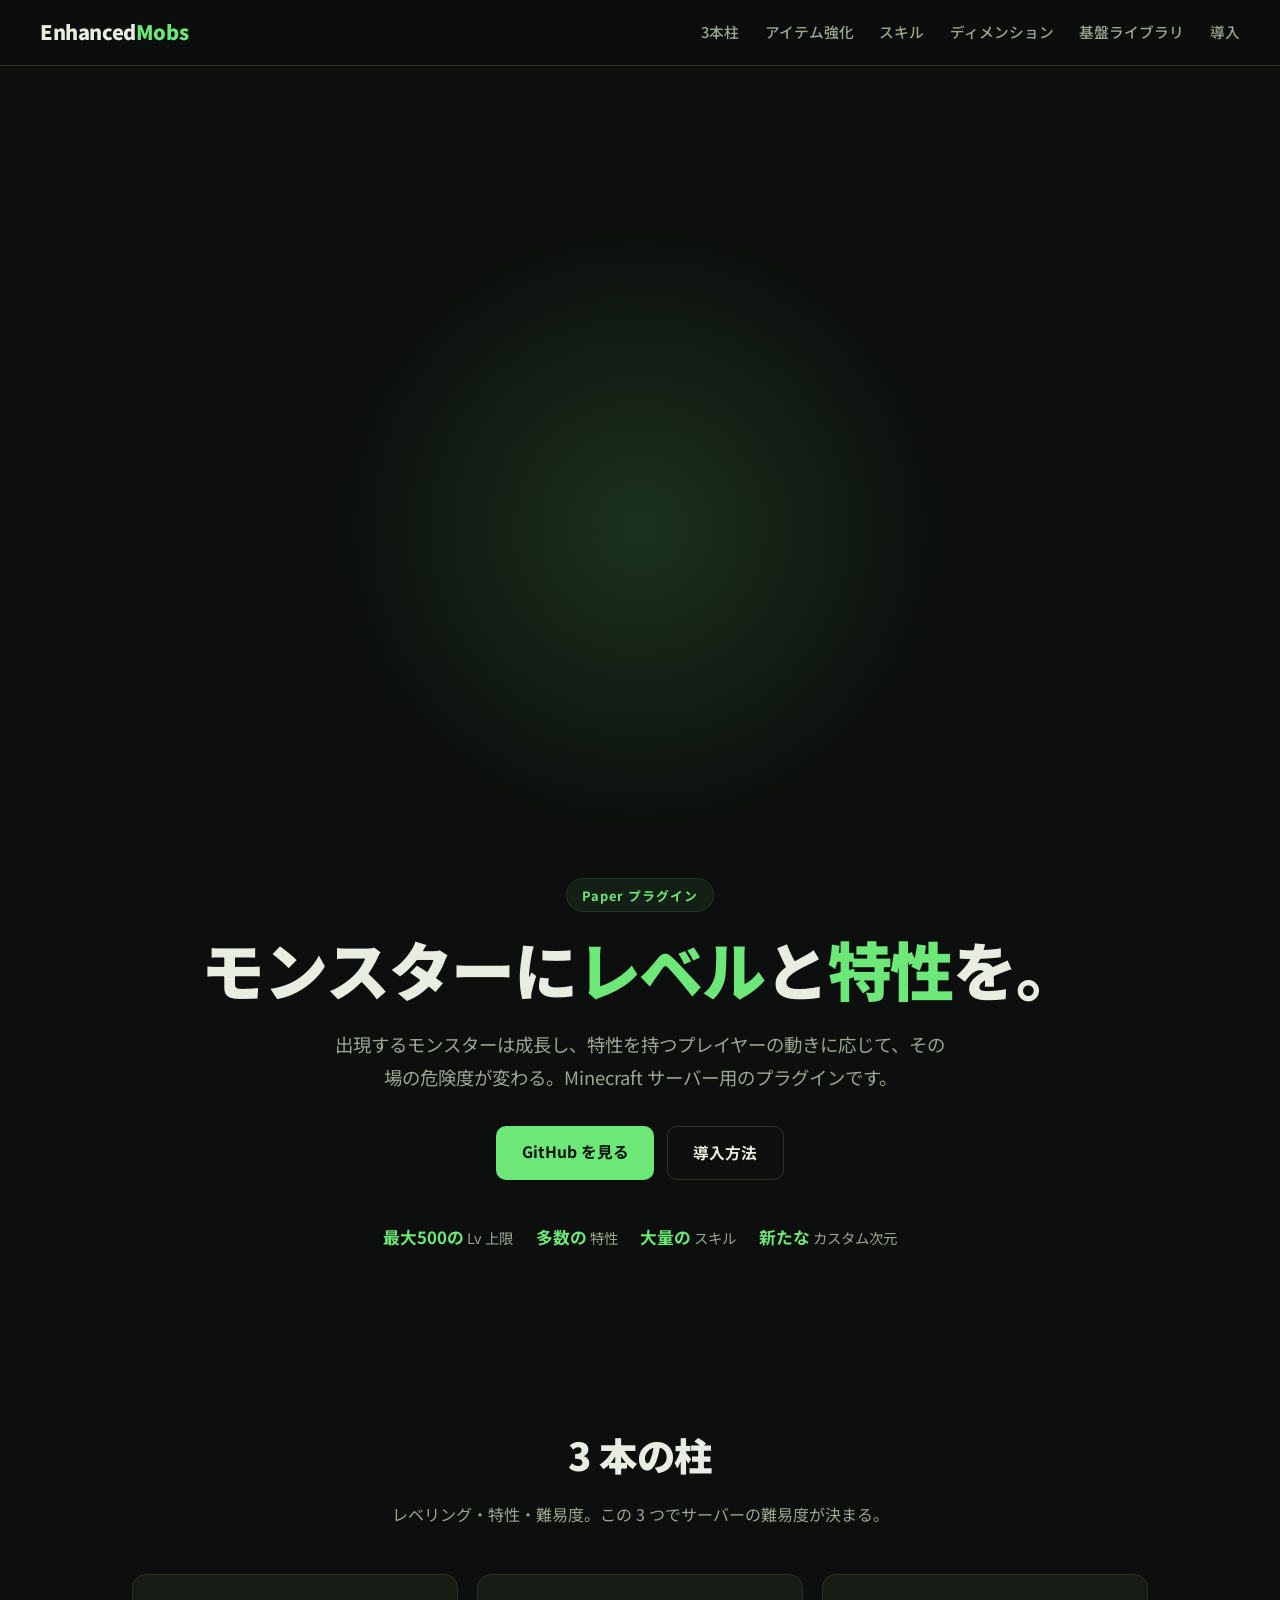
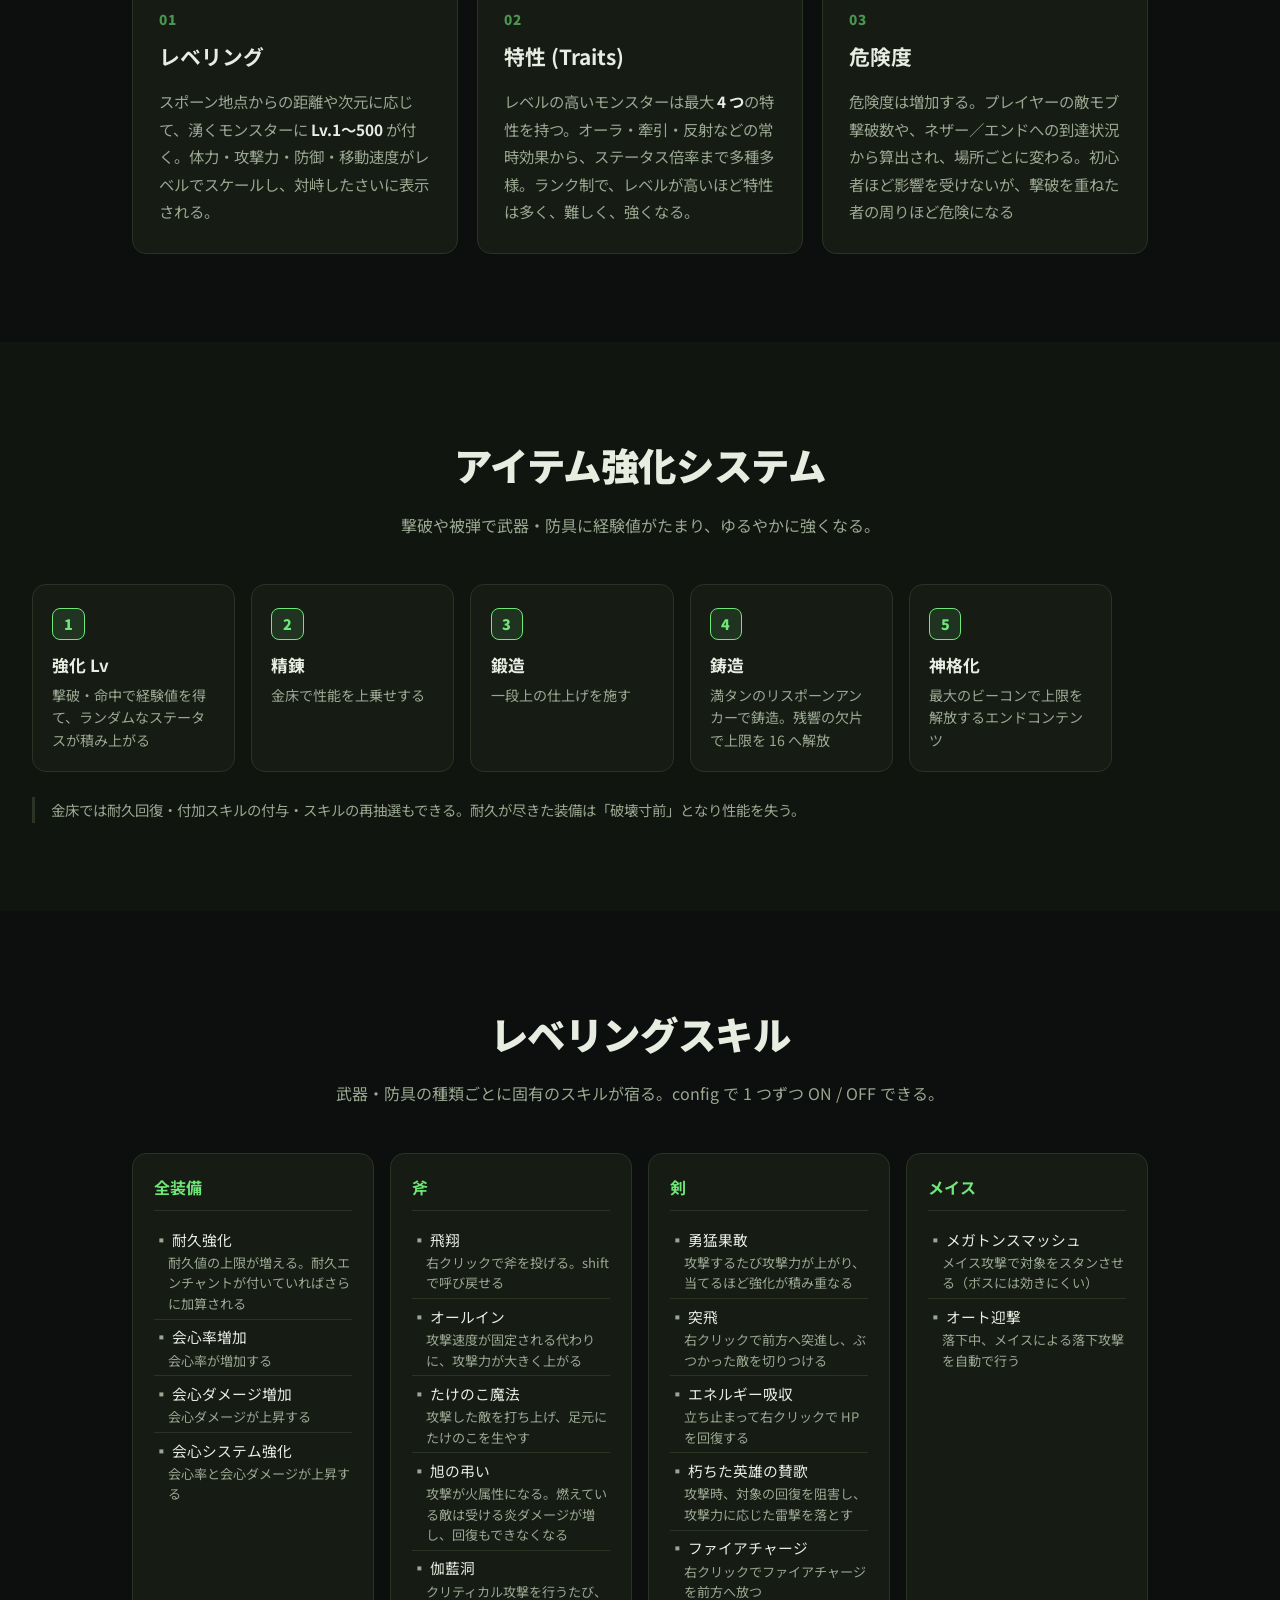
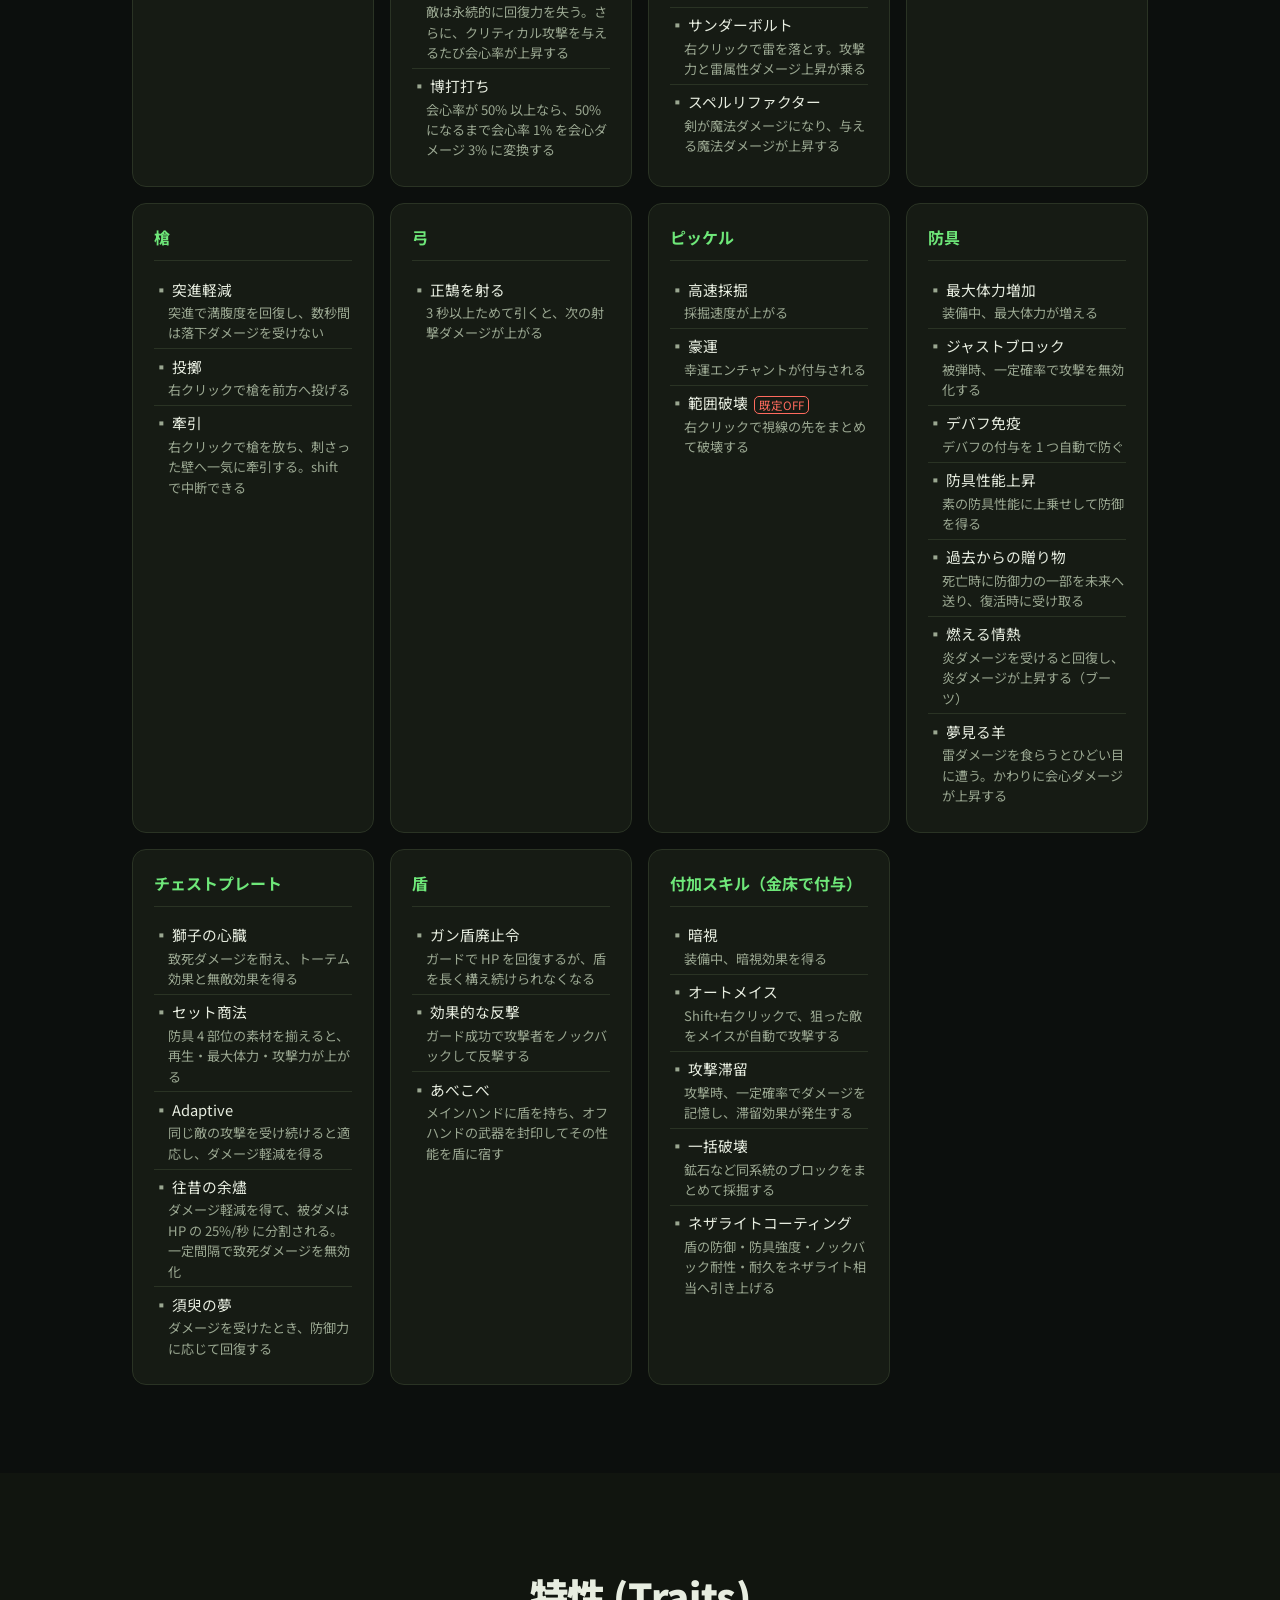
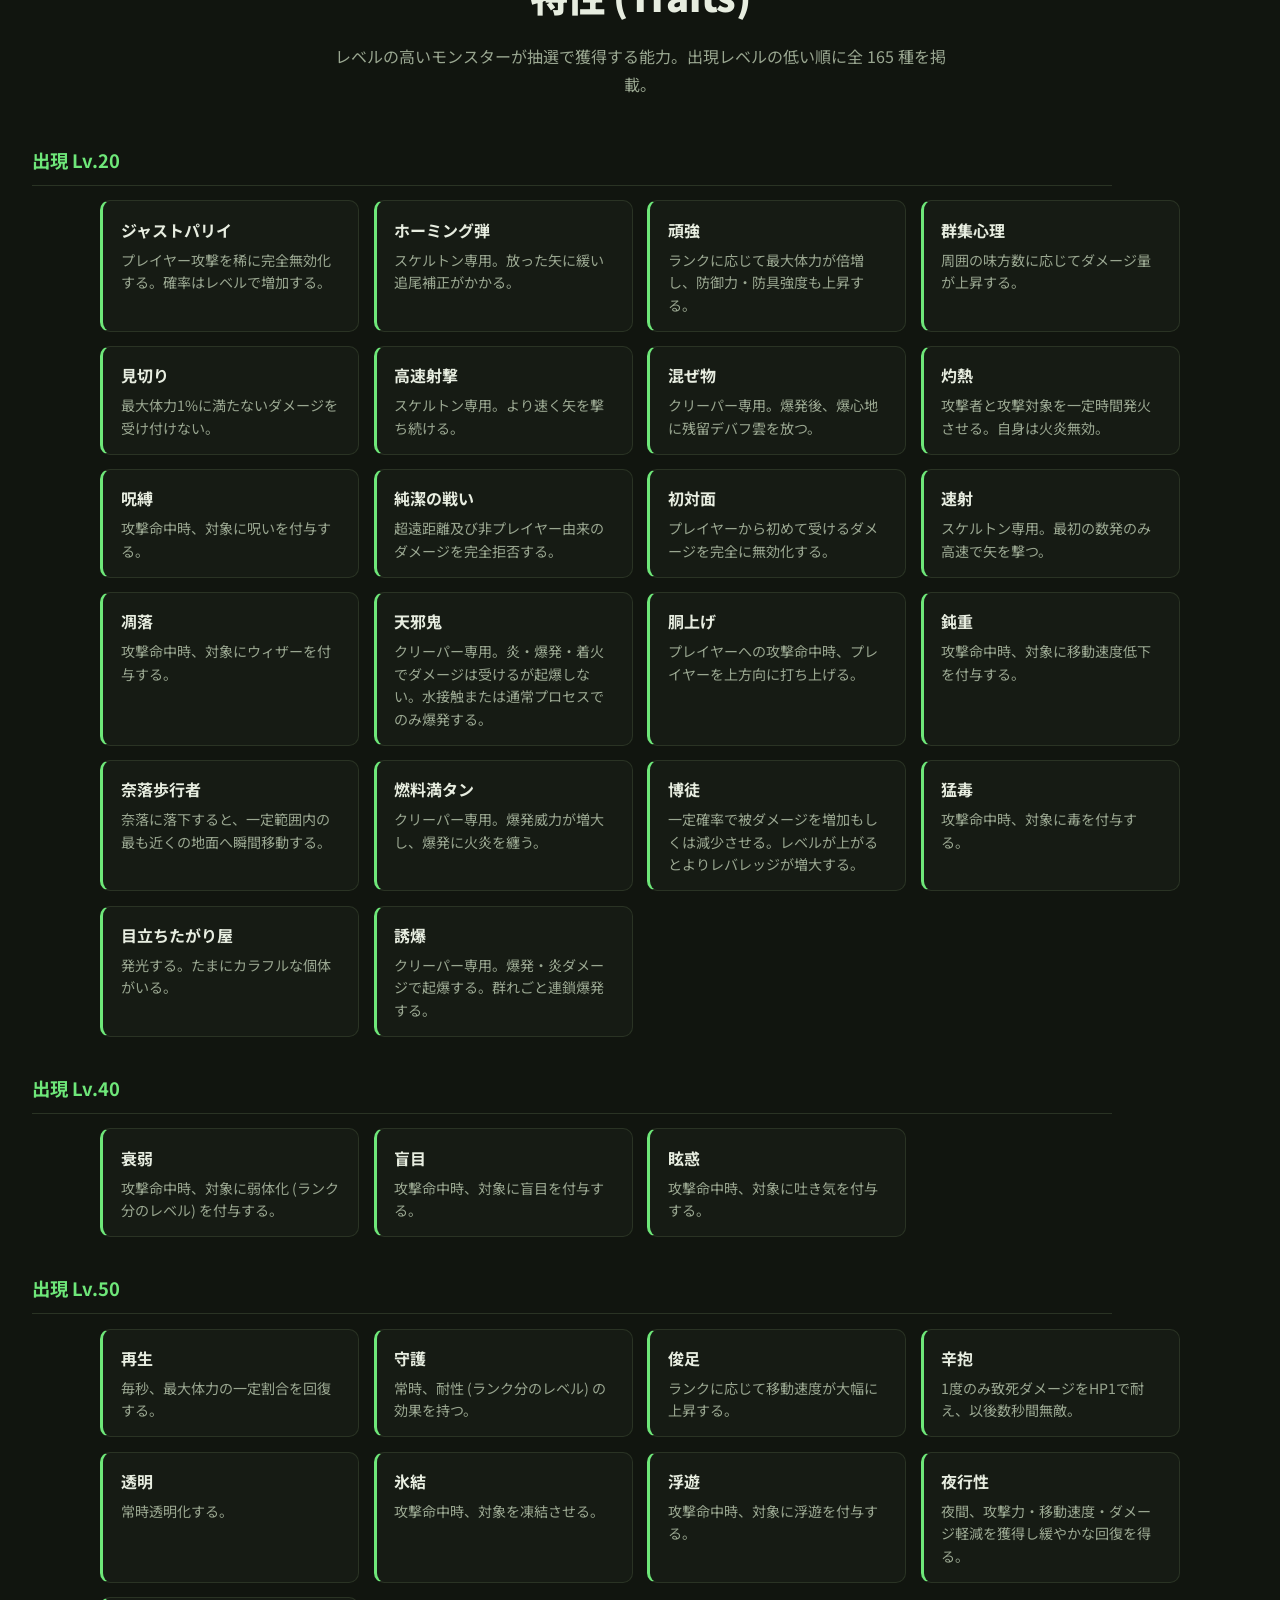
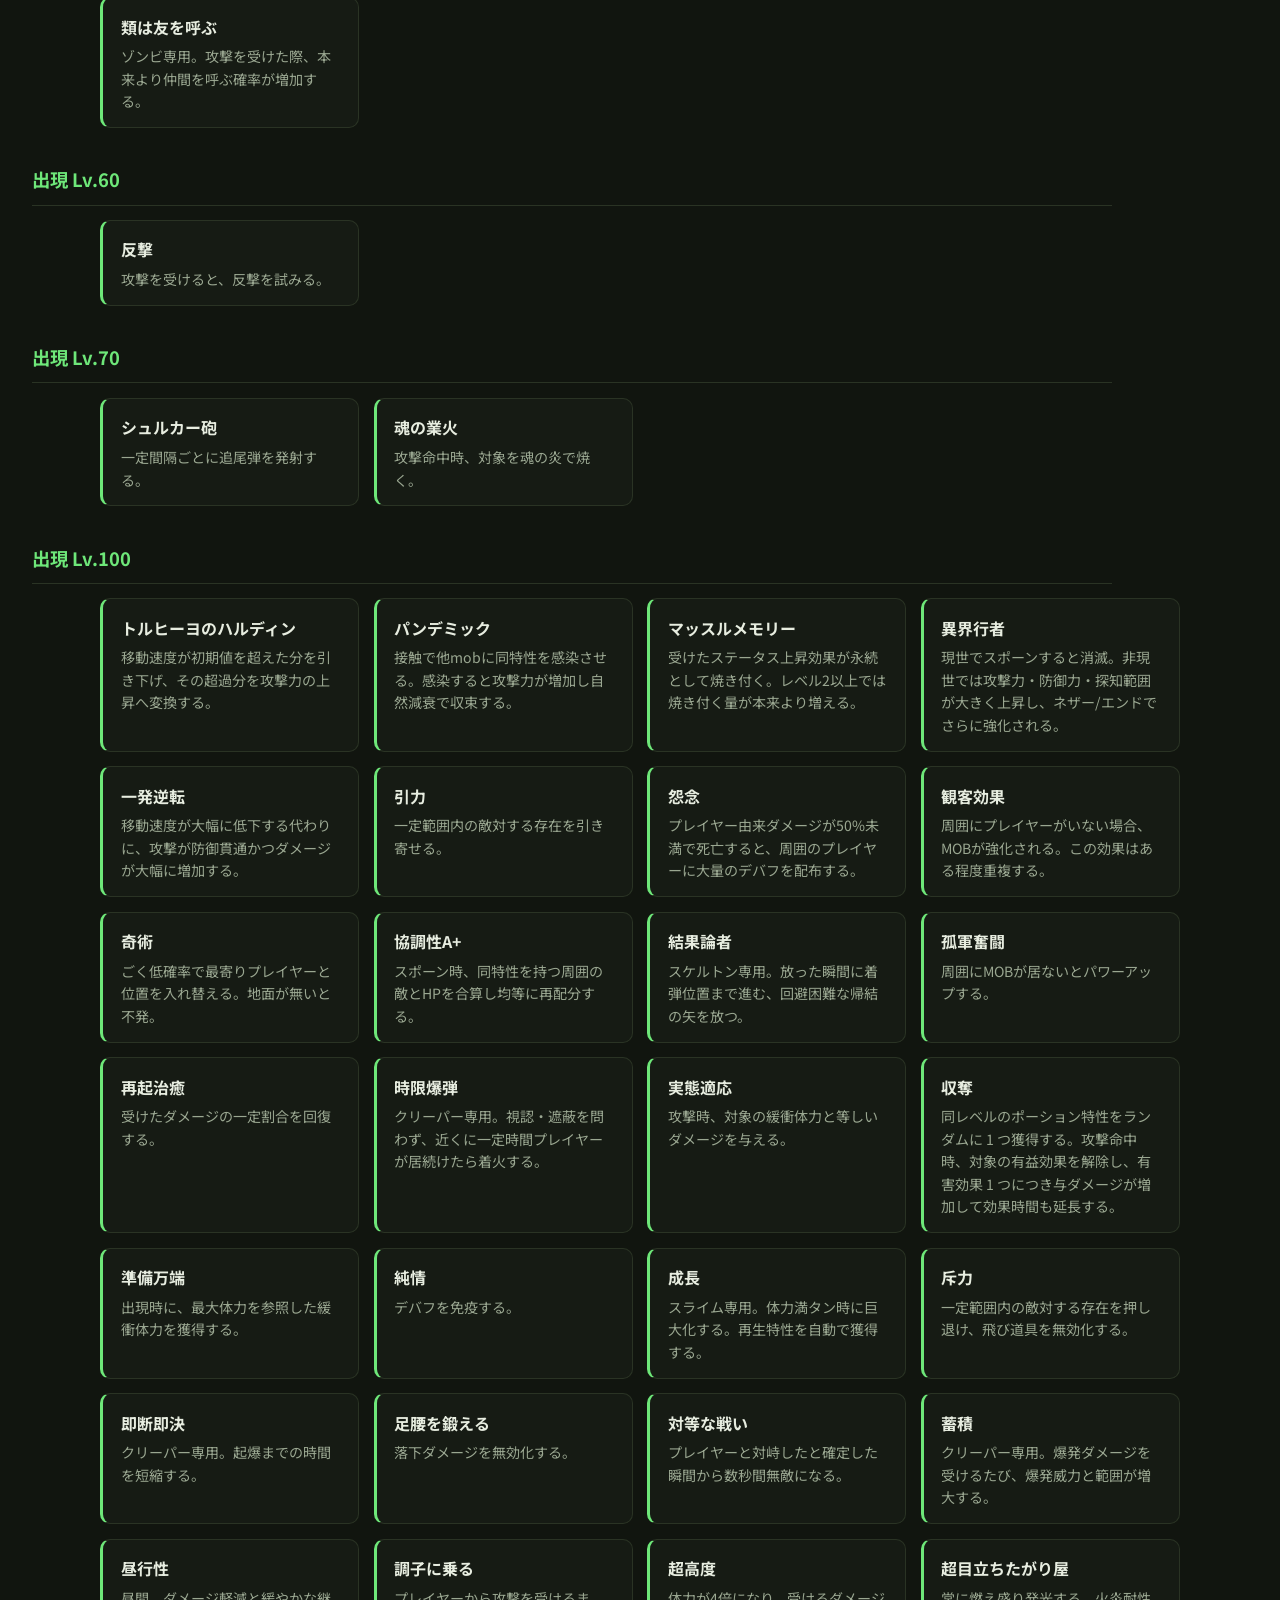
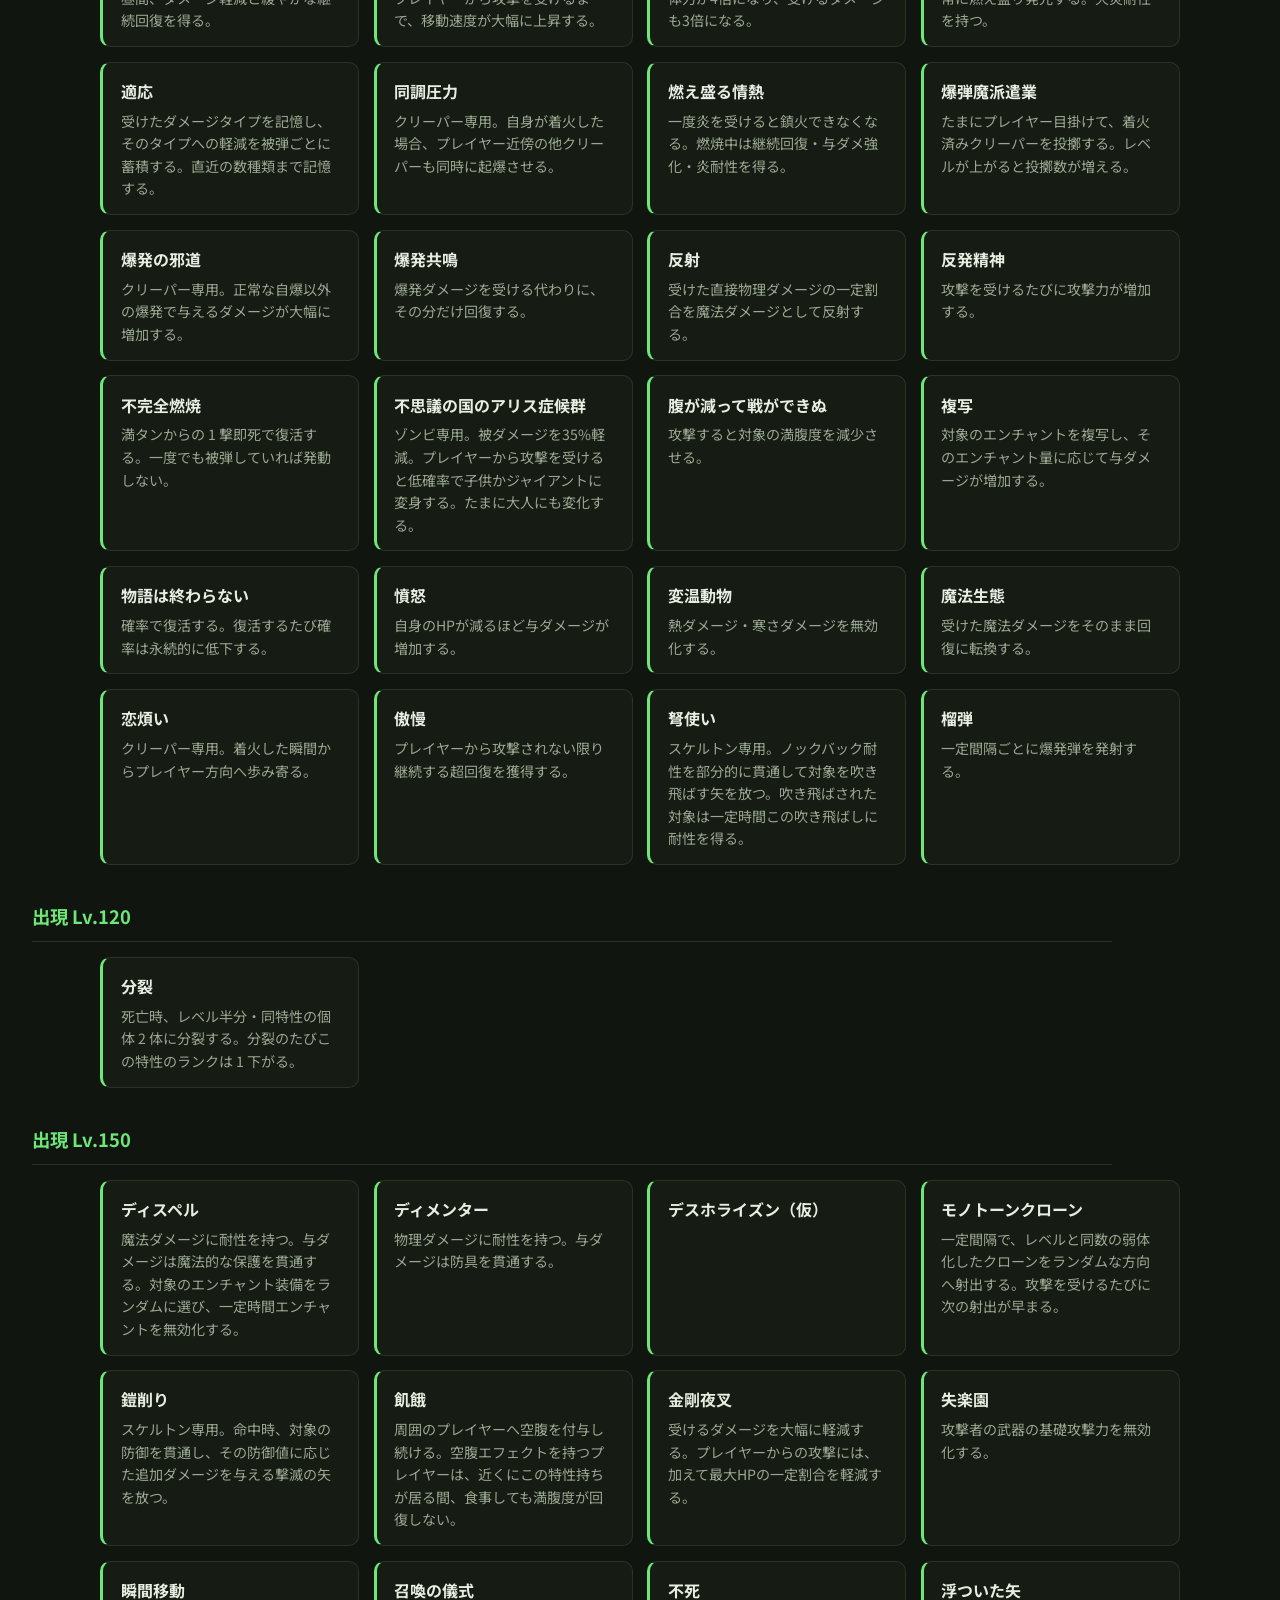
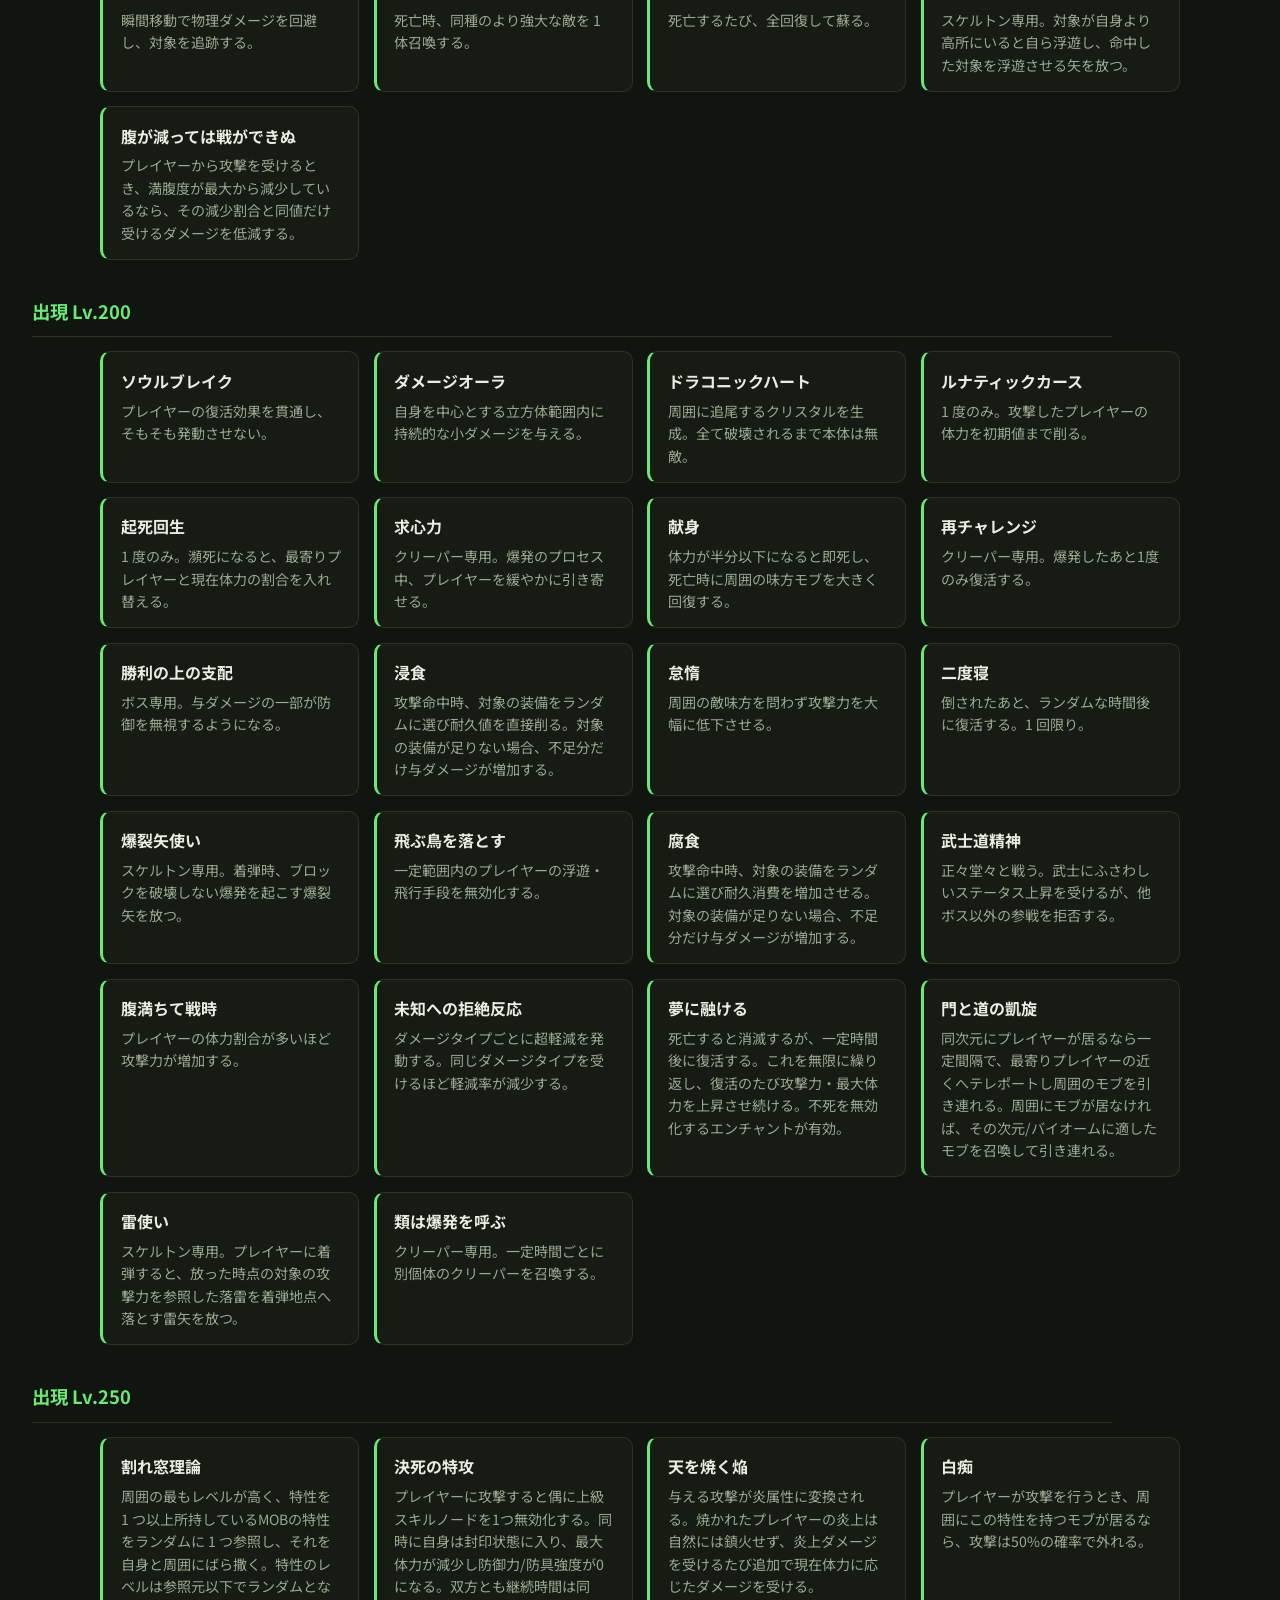
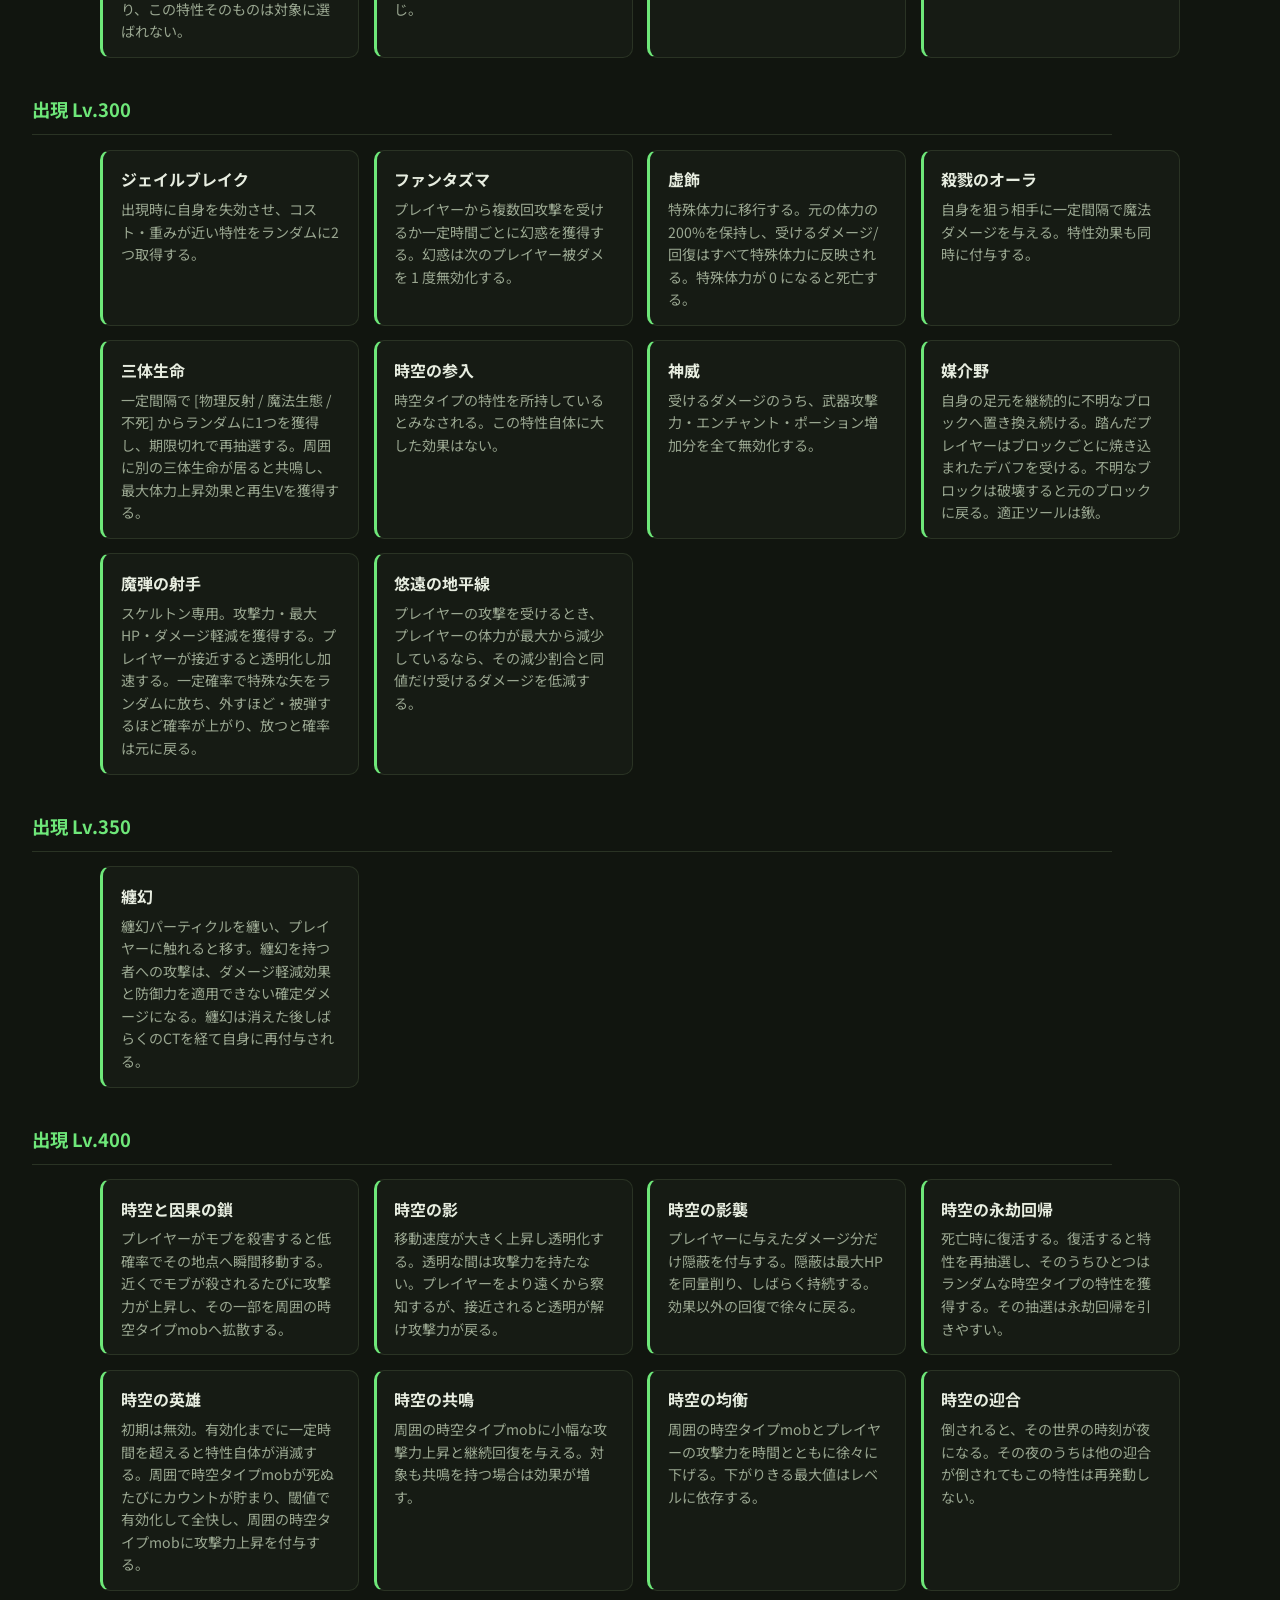
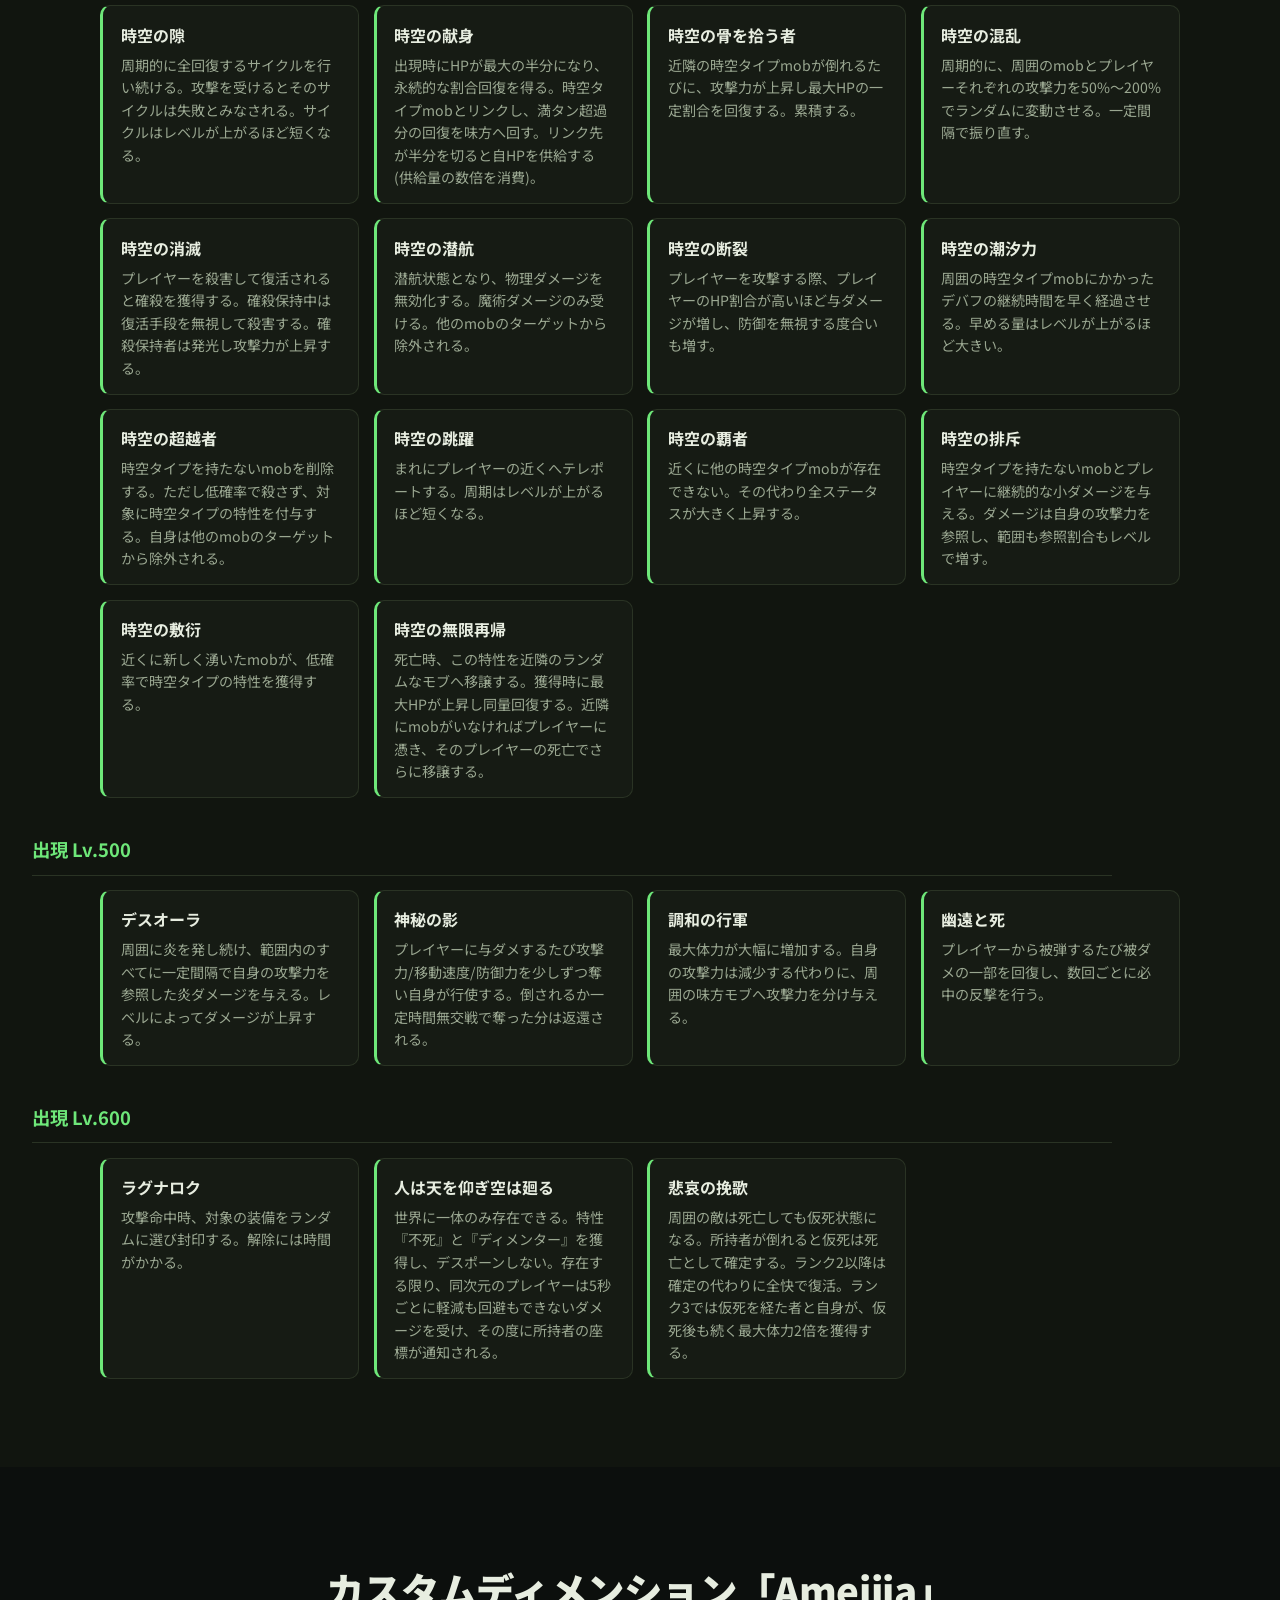
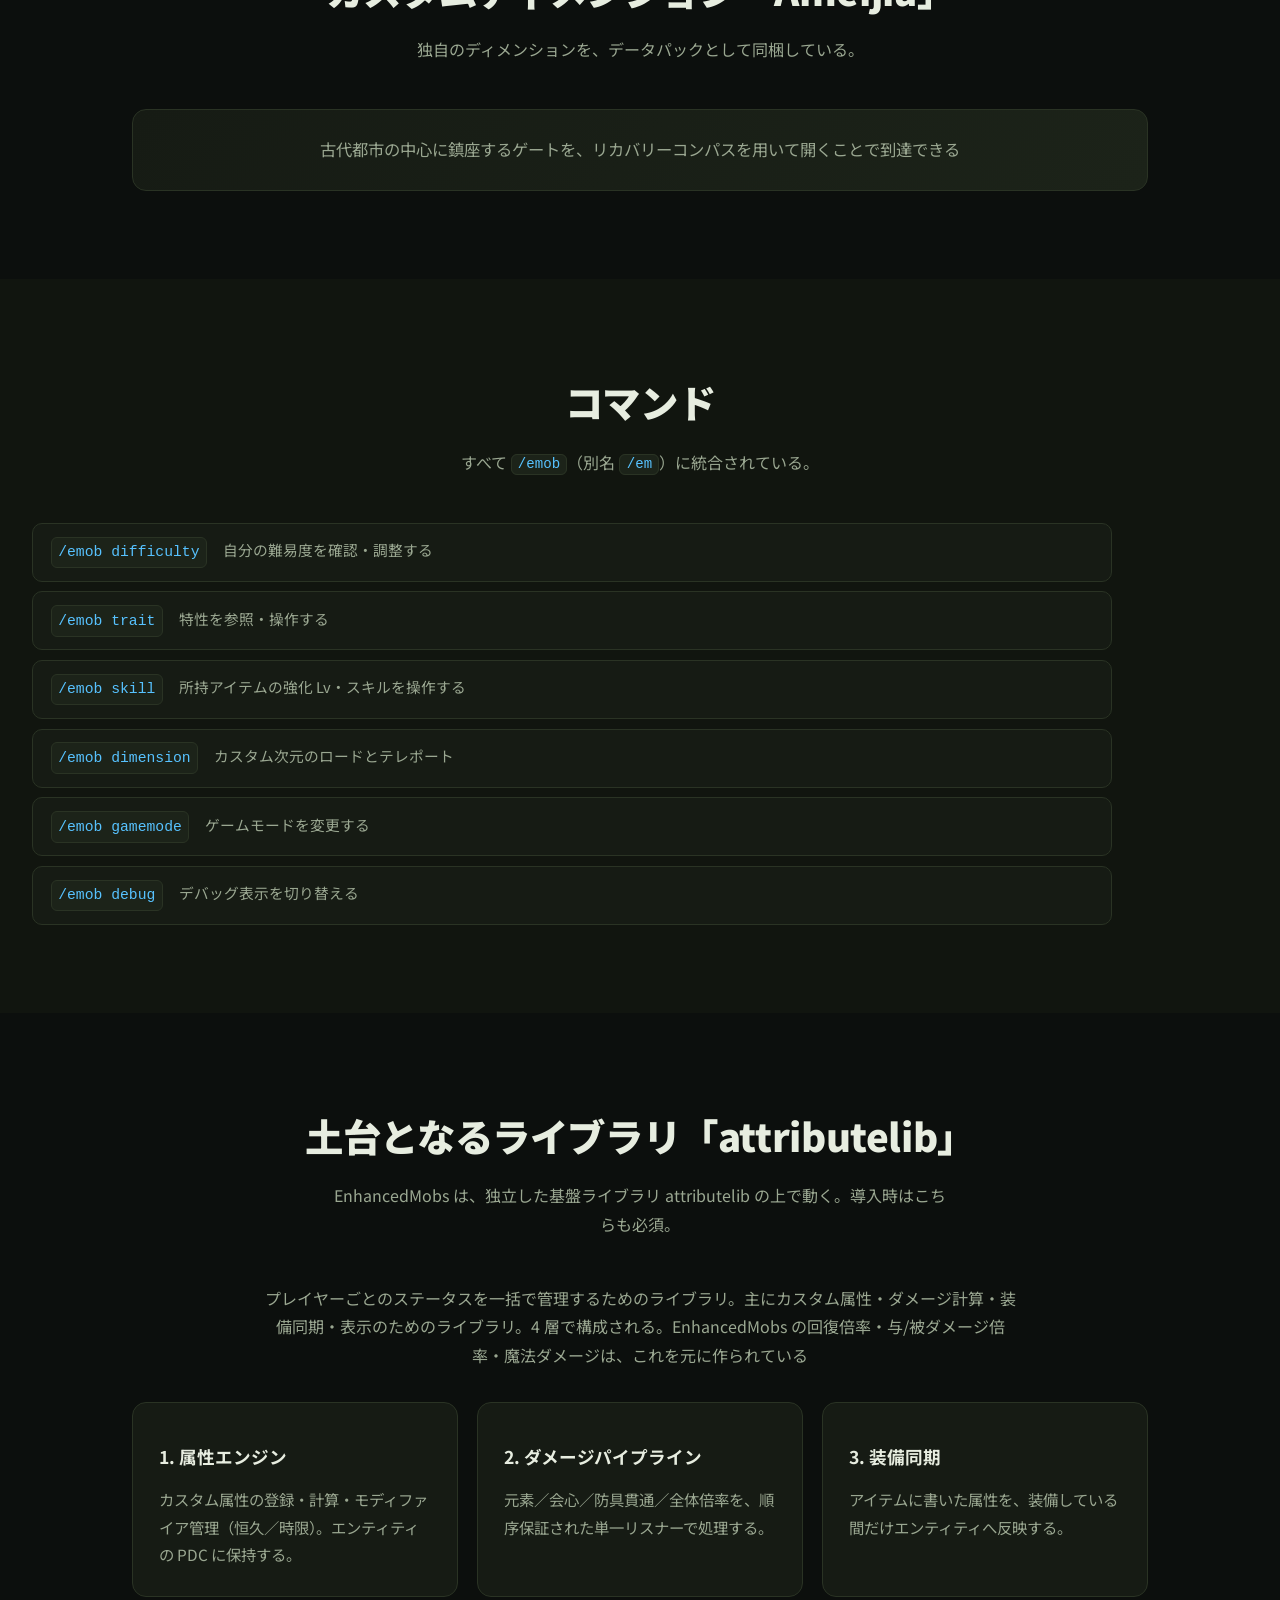
==== docs/index.html @ 876b3392 "紹介サイト(docs/)を追加しPagesで公開 EnhancedMobs/attributelibの紹介ランディングページ。content.jsに 全文言を集約したデータ駆動構成。スキル46種・特性" ====
<!DOCTYPE html>
<html lang="ja">
<head>
  <meta charset="UTF-8" />
  <meta name="viewport" content="width=device-width, initial-scale=1.0" />
  <title>EnhancedMobs</title>
  <meta name="description" content="" />
  <link rel="preconnect" href="https://fonts.googleapis.com" />
  <link rel="preconnect" href="https://fonts.gstatic.com" crossorigin />
  <link href="https://fonts.googleapis.com/css2?family=Noto+Sans+JP:wght@400;500;700;900&display=swap" rel="stylesheet" />
  <link rel="stylesheet" href="style.css" />
</head>
<body>
  <!--
    ページの中身は content.js（文言データ）と render.js（組み立て）で生成されます。
    文言を直したいときは content.js を編集してください。
  -->
  <script src="content.js"></script>
  <script src="render.js"></script>
</body>
</html>
---- docs/style.css ----
/* EnhancedMobs landing page */
:root {
  --bg:        #0c0f0d;
  --bg-alt:    #11150f;
  --panel:     #161b14;
  --panel-2:   #1c2319;
  --border:    #2a3324;
  --text:      #e7ede0;
  --muted:     #9aa791;
  --accent:    #6ee779;   /* XP green */
  --accent-2:  #57c2ff;   /* aqua */
  --gold:      #ffd54a;
  --danger:    #ff6b5e;
  --radius:    14px;
  --max:       1080px;
}

* { box-sizing: border-box; }

html { scroll-behavior: smooth; }

body {
  margin: 0;
  font-family: "Noto Sans JP", system-ui, sans-serif;
  background: var(--bg);
  color: var(--text);
  line-height: 1.8;
  -webkit-font-smoothing: antialiased;
}

a { color: var(--accent); text-decoration: none; }
a:hover { text-decoration: underline; }

code {
  font-family: "SFMono-Regular", Consolas, monospace;
  background: var(--panel-2);
  border: 1px solid var(--border);
  border-radius: 6px;
  padding: 0.1em 0.45em;
  font-size: 0.88em;
  color: var(--accent-2);
}

/* HEADER */
.site-header {
  position: sticky;
  top: 0;
  z-index: 50;
  display: flex;
  align-items: center;
  justify-content: space-between;
  gap: 1rem;
  padding: 0.9rem clamp(1rem, 4vw, 2.5rem);
  background: rgba(12, 15, 13, 0.82);
  backdrop-filter: blur(10px);
  border-bottom: 1px solid var(--border);
}
.brand {
  font-weight: 900;
  font-size: 1.25rem;
  letter-spacing: -0.02em;
  color: var(--text);
}
.brand:hover { text-decoration: none; }
.brand span { color: var(--accent); }
.nav { display: flex; gap: clamp(0.6rem, 2vw, 1.6rem); flex-wrap: wrap; }
.nav a { color: var(--muted); font-size: 0.92rem; font-weight: 500; }
.nav a:hover { color: var(--text); text-decoration: none; }

/* HERO */
.hero {
  position: relative;
  max-width: var(--max);
  margin: 0 auto;
  padding: clamp(3.5rem, 10vw, 7rem) clamp(1rem, 4vw, 2rem) clamp(2.5rem, 7vw, 5rem);
  text-align: center;
  overflow: hidden;
}
.hero-glow {
  position: absolute;
  top: -30%;
  left: 50%;
  transform: translateX(-50%);
  width: 700px;
  max-width: 120%;
  height: 700px;
  background: radial-gradient(circle, rgba(110,231,121,0.16), transparent 62%);
  pointer-events: none;
  z-index: 0;
}
.hero > * { position: relative; z-index: 1; }
.eyebrow {
  display: inline-block;
  margin: 0 0 1rem;
  padding: 0.3rem 0.9rem;
  font-size: 0.8rem;
  font-weight: 700;
  letter-spacing: 0.08em;
  color: var(--accent);
  background: rgba(110,231,121,0.08);
  border: 1px solid var(--border);
  border-radius: 999px;
}
.hero h1 {
  margin: 0 0 1.2rem;
  font-size: clamp(2.1rem, 6.5vw, 4rem);
  font-weight: 900;
  line-height: 1.25;
  letter-spacing: -0.02em;
}
.hl { color: var(--accent); }
.lede {
  max-width: 620px;
  margin: 0 auto 2rem;
  color: var(--muted);
  font-size: clamp(1rem, 2.4vw, 1.15rem);
}
.lede strong { color: var(--text); }

.cta-row { display: flex; gap: 0.8rem; justify-content: center; flex-wrap: wrap; }
.btn {
  display: inline-block;
  padding: 0.75rem 1.6rem;
  border-radius: 10px;
  font-weight: 700;
  font-size: 0.98rem;
  transition: transform 0.12s ease, background 0.2s ease;
}
.btn:hover { text-decoration: none; transform: translateY(-2px); }
.btn-primary { background: var(--accent); color: #08130a; }
.btn-primary:hover { background: #87f094; }
.btn-ghost { color: var(--text); border: 1px solid var(--border); }
.btn-ghost:hover { background: var(--panel); }

.hero-badges {
  display: flex;
  flex-wrap: wrap;
  justify-content: center;
  gap: 0.6rem 1.4rem;
  list-style: none;
  margin: 2.6rem 0 0;
  padding: 0;
  color: var(--muted);
  font-size: 0.9rem;
}
.hero-badges strong { color: var(--accent); font-size: 1.05rem; }

/* SECTIONS */
.section {
  max-width: var(--max);
  margin: 0 auto;
  padding: clamp(3rem, 8vw, 5.5rem) clamp(1rem, 4vw, 2rem);
}
.section-alt { background: var(--bg-alt); max-width: none; }
.section-alt > * { max-width: var(--max); margin-left: auto; margin-right: auto; }
.section-head { text-align: center; margin-bottom: 2.8rem; }
.section-head h2 {
  margin: 0 0 0.7rem;
  font-size: clamp(1.6rem, 4.5vw, 2.4rem);
  font-weight: 900;
  letter-spacing: -0.01em;
}
.section-head p { margin: 0 auto; max-width: 620px; color: var(--muted); }

/* PILLAR CARDS */
.cards-3 {
  display: grid;
  grid-template-columns: repeat(auto-fit, minmax(260px, 1fr));
  gap: 1.2rem;
}
.card {
  position: relative;
  background: var(--panel);
  border: 1px solid var(--border);
  border-radius: var(--radius);
  padding: 2rem 1.6rem 1.7rem;
  transition: border-color 0.2s ease, transform 0.2s ease;
}
.card:hover { border-color: var(--accent); transform: translateY(-3px); }
.card-num {
  font-size: 0.85rem;
  font-weight: 900;
  color: var(--accent);
  opacity: 0.6;
  letter-spacing: 0.1em;
}
.card h3 { margin: 0.4rem 0 0.8rem; font-size: 1.3rem; font-weight: 700; }
.card p { margin: 0; color: var(--muted); font-size: 0.96rem; }
.card strong { color: var(--text); }

/* PROGRESSION */
.progression {
  display: grid;
  grid-template-columns: repeat(auto-fit, minmax(180px, 1fr));
  gap: 1rem;
  list-style: none;
  margin: 0 0 1.6rem;
  padding: 0;
  counter-reset: step;
}
.progression li {
  counter-increment: step;
  position: relative;
  background: var(--panel);
  border: 1px solid var(--border);
  border-radius: var(--radius);
  padding: 1.4rem 1.2rem 1.2rem;
}
.progression li::before {
  content: counter(step);
  display: inline-flex;
  align-items: center;
  justify-content: center;
  width: 1.9rem;
  height: 1.9rem;
  margin-bottom: 0.6rem;
  background: rgba(110,231,121,0.12);
  border: 1px solid var(--accent);
  color: var(--accent);
  border-radius: 8px;
  font-weight: 900;
  font-size: 0.9rem;
}
.step-name { display: block; font-weight: 700; font-size: 1.05rem; margin-bottom: 0.25rem; }
.step-desc { display: block; color: var(--muted); font-size: 0.88rem; line-height: 1.6; }

.note {
  color: var(--muted);
  font-size: 0.9rem;
  border-left: 3px solid var(--border);
  padding-left: 1rem;
  margin: 0;
}

/* SKILLS */
.skill-grid {
  display: grid;
  grid-template-columns: repeat(auto-fill, minmax(200px, 1fr));
  gap: 1rem;
}
.skill-group {
  background: var(--panel);
  border: 1px solid var(--border);
  border-radius: var(--radius);
  padding: 1.2rem 1.3rem 1.3rem;
}
.skill-group h4 {
  margin: 0 0 0.7rem;
  padding-bottom: 0.5rem;
  font-size: 1rem;
  color: var(--accent);
  border-bottom: 1px solid var(--border);
}
.skill-group ul { margin: 0; padding: 0; list-style: none; }
.skill-group li {
  font-size: 0.92rem;
  padding: 0.28rem 0;
  color: var(--text);
}
.skill-group li + li { border-top: 1px solid var(--border); }
.skill-name { display: block; }
.skill-name::before { content: "▪ "; color: var(--muted); }
.skill-desc {
  display: block;
  margin-left: 1.1em;
  color: var(--muted);
  font-size: 0.82rem;
  line-height: 1.55;
}
.off {
  font-size: 0.72rem;
  color: var(--danger);
  border: 1px solid var(--danger);
  border-radius: 5px;
  padding: 0 0.35em;
  margin-left: 0.3em;
  vertical-align: middle;
}

/* TRAITS */
.trait-group-title {
  margin: 2.2rem 0 0.9rem;
  font-size: 1.15rem;
  font-weight: 700;
  color: var(--accent);
  border-bottom: 1px solid var(--border);
  padding-bottom: 0.5rem;
}
.trait-group-title:first-of-type { margin-top: 0; }
.trait-grid {
  display: grid;
  grid-template-columns: repeat(auto-fill, minmax(220px, 1fr));
  gap: 0.9rem;
}
.trait-card {
  background: var(--panel);
  border: 1px solid var(--border);
  border-left: 3px solid var(--accent);
  border-radius: 10px;
  padding: 0.9rem 1.1rem;
}
.trait-name { display: block; font-weight: 700; }
.trait-desc { display: block; margin-top: 0.25rem; color: var(--muted); font-size: 0.88rem; line-height: 1.6; }

/* ATTRIBUTELIB */
.alib-intro {
  max-width: 760px;
  margin: 0 auto 2rem;
  color: var(--muted);
  text-align: center;
}
.alib-intro strong { color: var(--text); }
.alib-layers { margin-bottom: 1.6rem; }
.alib-layers .card h3 { font-size: 1.1rem; }
.alib-points {
  list-style: none;
  margin: 0 0 1.6rem;
  padding: 0;
  display: grid;
  grid-template-columns: repeat(auto-fit, minmax(280px, 1fr));
  gap: 0.7rem;
}
.alib-points li {
  position: relative;
  padding: 0.6rem 0.9rem 0.6rem 2rem;
  background: var(--panel);
  border: 1px solid var(--border);
  border-radius: 10px;
  color: var(--muted);
  font-size: 0.9rem;
}
.alib-points li::before {
  content: "✦";
  position: absolute;
  left: 0.8rem;
  color: var(--accent);
}
.alib-points strong { color: var(--text); }

/* DIMENSION */
.dim-box {
  background: linear-gradient(135deg, var(--panel), var(--panel-2));
  border: 1px solid var(--border);
  border-radius: var(--radius);
  padding: 1.6rem 1.8rem;
  text-align: center;
  color: var(--muted);
  font-size: 1.02rem;
}
.dim-box code { font-size: 1rem; }

/* COMMANDS */
.cmd-list { list-style: none; margin: 0; padding: 0; display: grid; gap: 0.6rem; }
.cmd-list li {
  display: flex;
  flex-wrap: wrap;
  align-items: baseline;
  gap: 0.5rem 1rem;
  background: var(--panel);
  border: 1px solid var(--border);
  border-radius: 10px;
  padding: 0.8rem 1.1rem;
}
.cmd-list code { font-size: 0.92rem; }
.cmd-list span { color: var(--muted); font-size: 0.92rem; }

/* INSTALL */
.install-grid {
  display: grid;
  grid-template-columns: repeat(auto-fit, minmax(280px, 1fr));
  gap: 1.2rem;
  margin-bottom: 1.6rem;
}
.req, .steps {
  background: var(--panel);
  border: 1px solid var(--border);
  border-radius: var(--radius);
  padding: 1.5rem 1.6rem;
}
.req h4, .steps h4 { margin: 0 0 0.9rem; color: var(--accent); font-size: 1.1rem; }
.req ul, .steps ol { margin: 0; padding-left: 1.2rem; color: var(--muted); }
.req li, .steps li { margin-bottom: 0.5rem; }
.req strong, .steps strong { color: var(--text); }

/* FOOTER */
.site-footer {
  text-align: center;
  padding: 3rem 1rem 3.5rem;
  border-top: 1px solid var(--border);
  margin-top: 2rem;
}
.site-footer p { margin: 0.2rem 0; }
.site-footer p:first-child { font-weight: 900; font-size: 1.1rem; }
.muted { color: var(--muted); font-size: 0.88rem; }

@media (max-width: 560px) {
  .nav { display: none; }
}
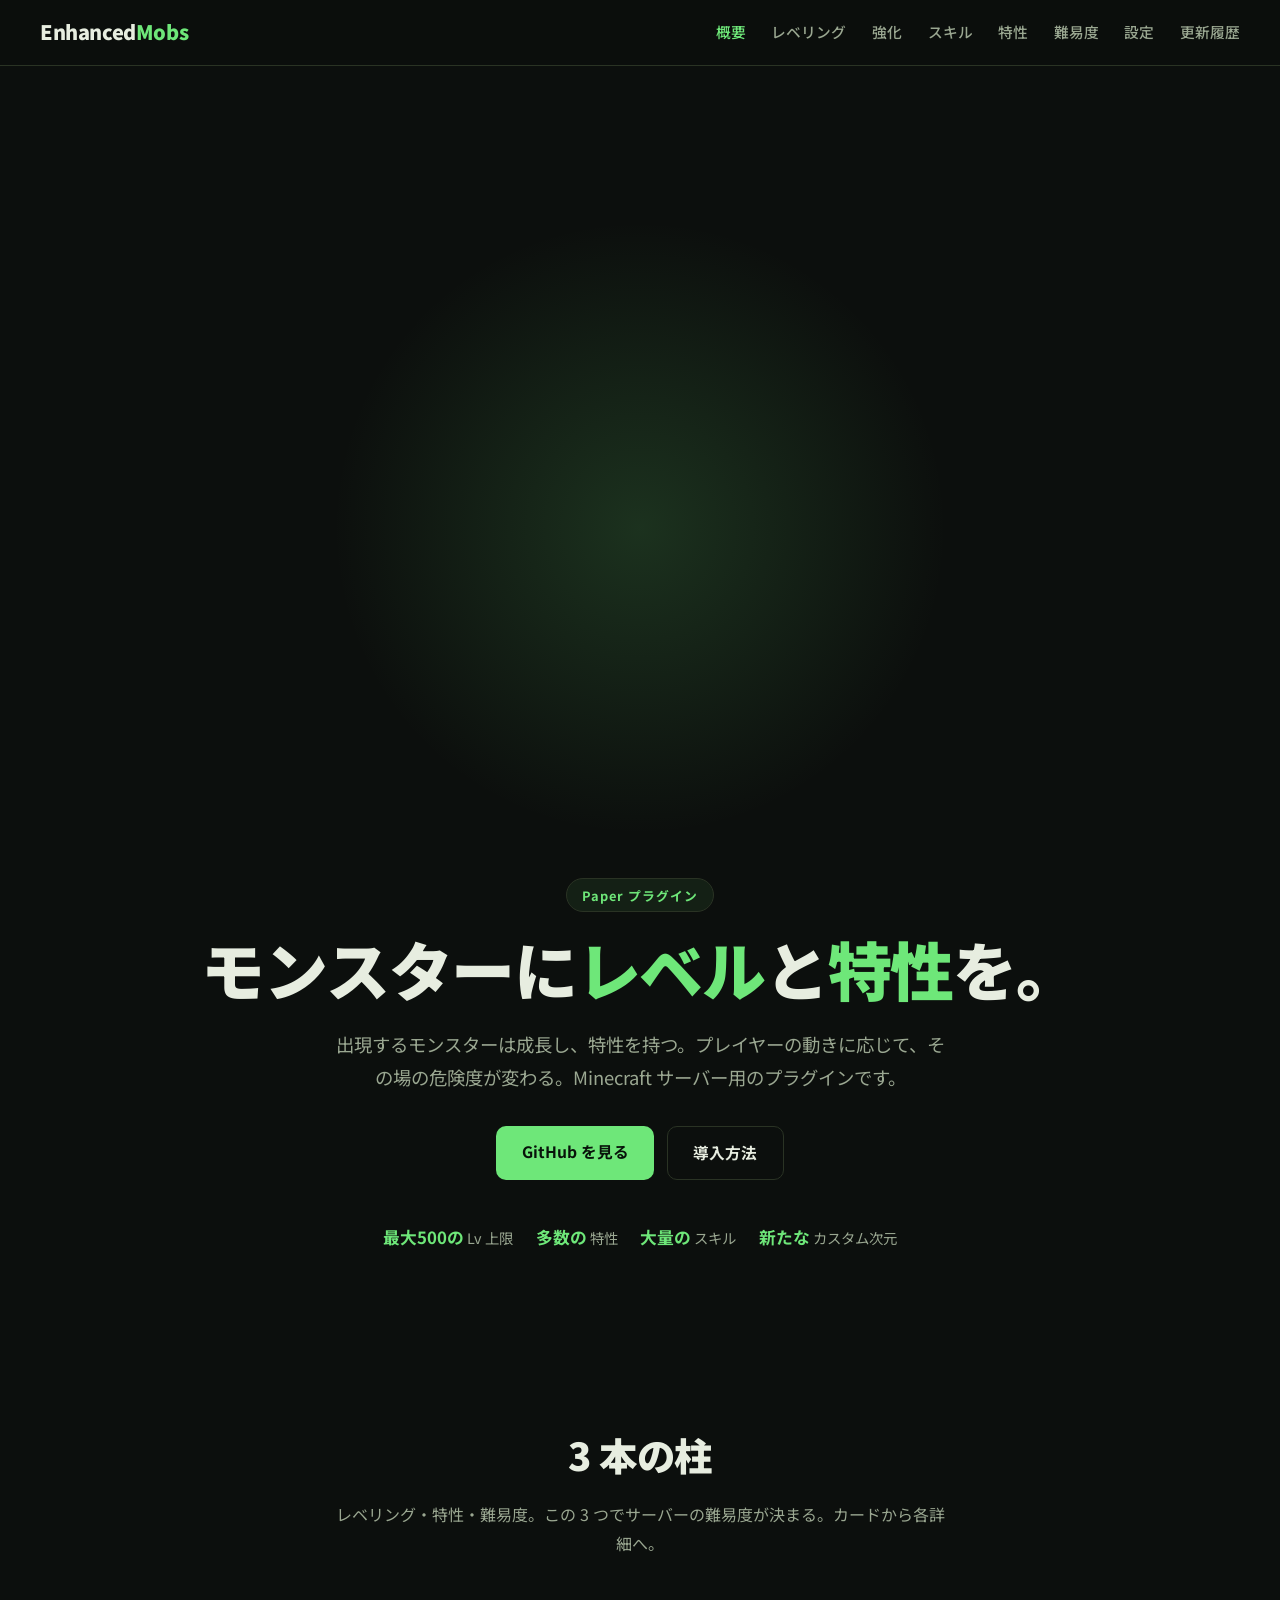
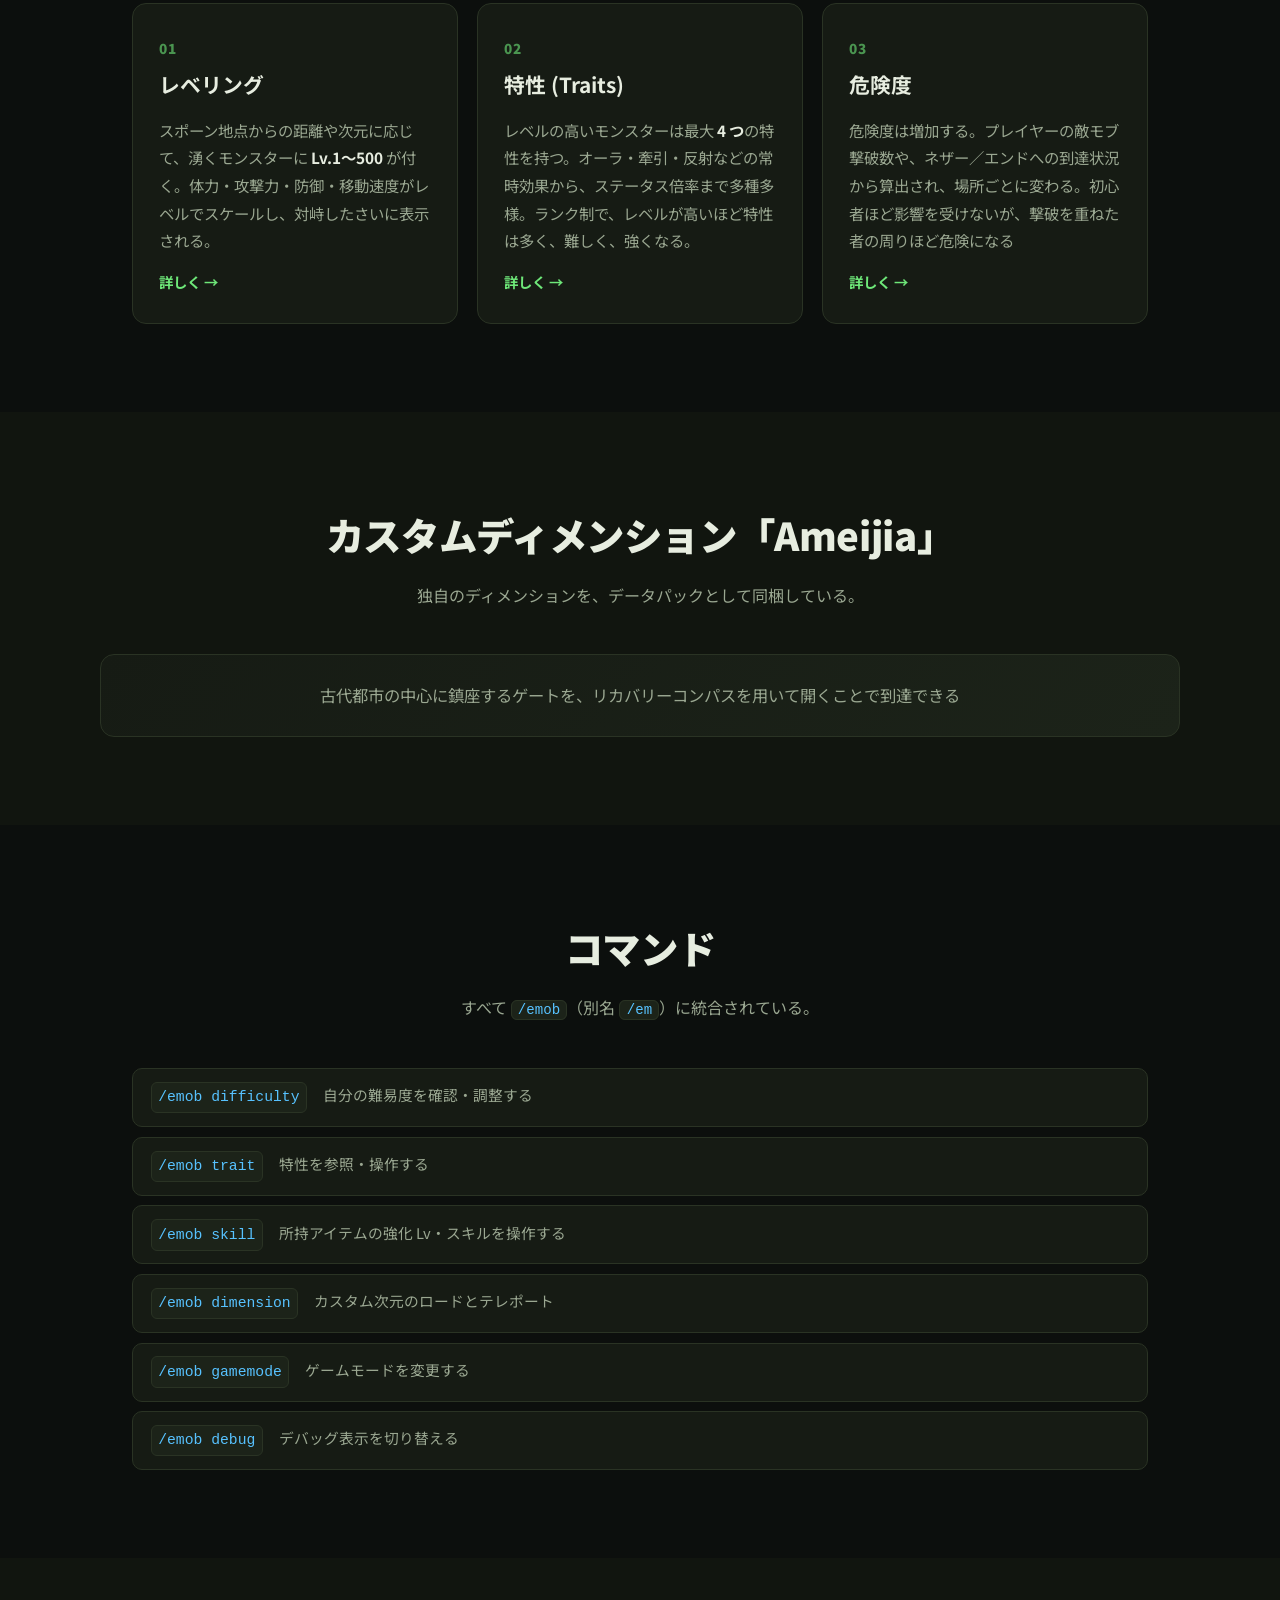
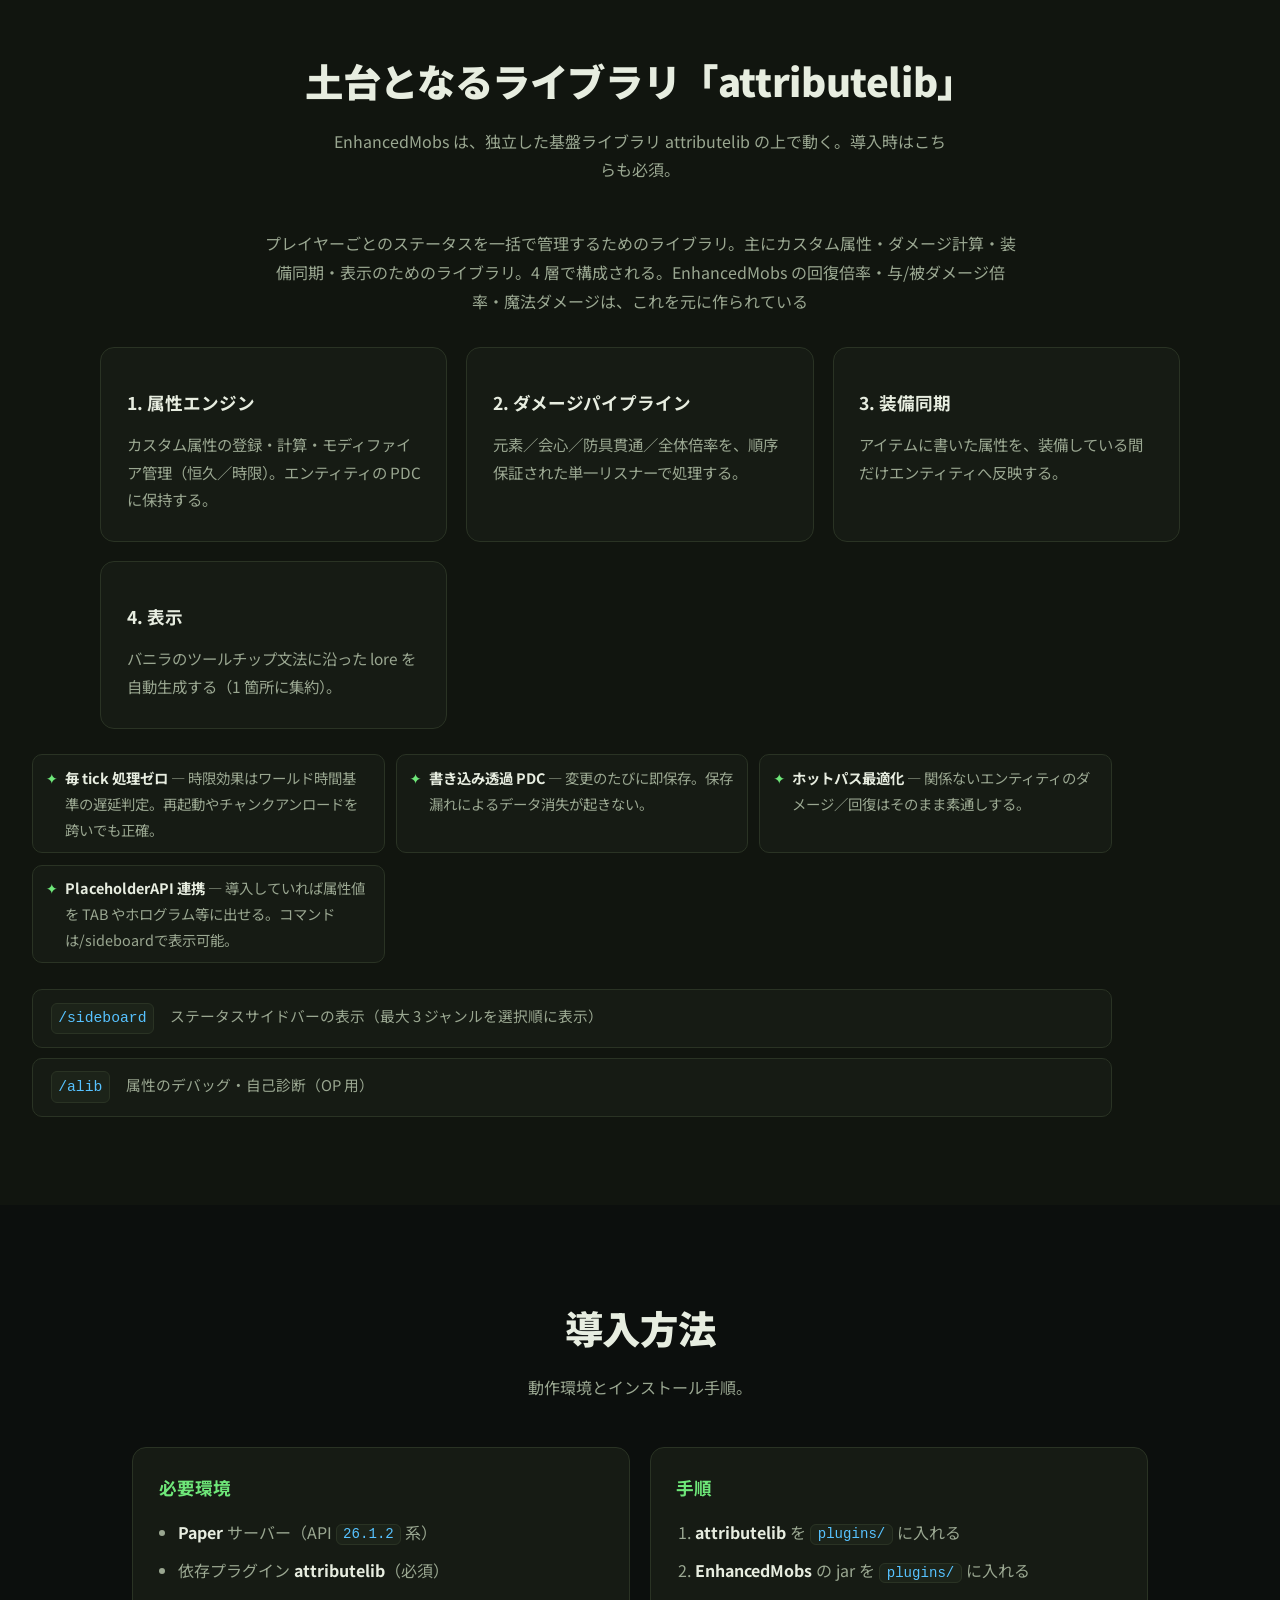
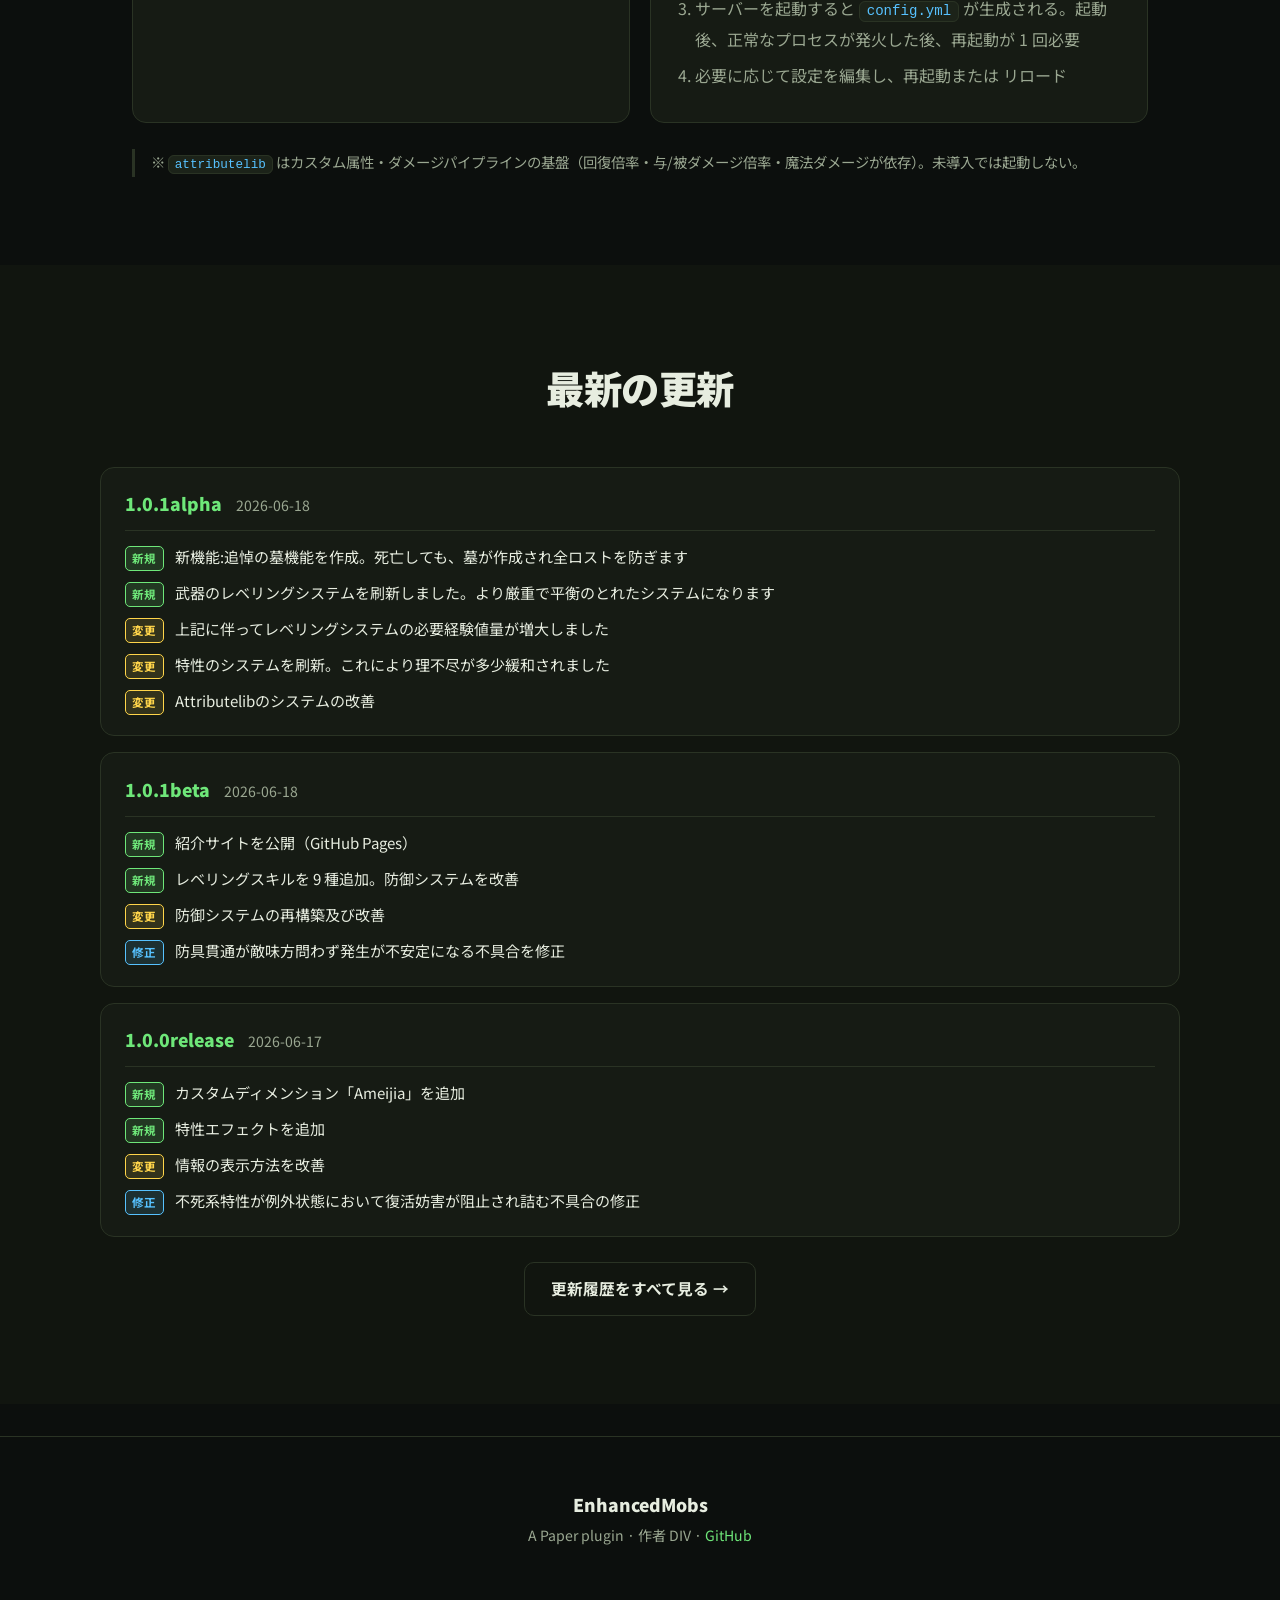
==== commit 01f0d8e9: "いろいろ追加しすぎて何が何だかわからない" ====
--- a/docs/index.html
+++ b/docs/index.html
@@ -10,11 +10,8 @@
   <link href="https://fonts.googleapis.com/css2?family=Noto+Sans+JP:wght@400;500;700;900&display=swap" rel="stylesheet" />
   <link rel="stylesheet" href="style.css" />
 </head>
-<body>
-  <!--
-    ページの中身は content.js（文言データ）と render.js（組み立て）で生成されます。
-    文言を直したいときは content.js を編集してください。
-  -->
+<body data-page="home">
+  <!-- 中身は content.js（文言）と render.js（組み立て）で生成。文言は content.js を編集。 -->
   <script src="content.js"></script>
   <script src="render.js"></script>
 </body>
--- a/docs/style.css
+++ b/docs/style.css
@@ -66,6 +66,7 @@
 .nav { display: flex; gap: clamp(0.6rem, 2vw, 1.6rem); flex-wrap: wrap; }
 .nav a { color: var(--muted); font-size: 0.92rem; font-weight: 500; }
 .nav a:hover { color: var(--text); text-decoration: none; }
+.nav a.active { color: var(--accent); }
 
 /* HERO */
 .hero {
@@ -177,6 +178,9 @@
   transition: border-color 0.2s ease, transform 0.2s ease;
 }
 .card:hover { border-color: var(--accent); transform: translateY(-3px); }
+a.card-link { display: block; text-decoration: none; color: inherit; }
+a.card-link:hover { text-decoration: none; }
+.card-more { display: inline-block; margin-top: 0.9rem; color: var(--accent); font-weight: 700; font-size: 0.9rem; }
 .card-num {
   font-size: 0.85rem;
   font-weight: 900;
@@ -393,6 +397,90 @@
 .site-footer p:first-child { font-weight: 900; font-size: 1.1rem; }
 .muted { color: var(--muted); font-size: 0.88rem; }
 
+/* DETAIL PAGE BITS */
+.lead-intro {
+  max-width: 760px;
+  margin: -0.8rem auto 2.2rem;
+  color: var(--muted);
+  text-align: center;
+  font-size: 1.02rem;
+}
+.lead-intro strong { color: var(--text); }
+.subhead {
+  margin: 2.6rem 0 0.6rem;
+  font-size: 1.25rem;
+  font-weight: 700;
+}
+.kv-list { list-style: none; margin: 0.6rem 0 0; padding: 0; display: grid; gap: 0.5rem; }
+.kv-list li {
+  display: flex; flex-wrap: wrap; align-items: baseline; gap: 0.5rem 1rem;
+  background: var(--panel); border: 1px solid var(--border);
+  border-radius: 10px; padding: 0.7rem 1.1rem;
+}
+.kv-key { font-weight: 700; }
+.kv-val { color: var(--accent); font-weight: 700; }
+.kv-note { color: var(--muted); }
+
+/* ENHANCE METHODS */
+.method {
+  background: var(--panel); border: 1px solid var(--border);
+  border-left: 3px solid var(--accent);
+  border-radius: var(--radius); padding: 1.3rem 1.5rem; margin-bottom: 1rem;
+}
+.method-head { display: flex; flex-wrap: wrap; align-items: baseline; gap: 0.6rem 0.9rem; margin-bottom: 0.6rem; }
+.method-name { margin: 0; font-size: 1.2rem; font-weight: 700; }
+.method-tool {
+  font-size: 0.78rem; font-weight: 700; color: var(--accent-2);
+  background: rgba(87,194,255,0.1); border: 1px solid var(--accent-2);
+  border-radius: 999px; padding: 0.12em 0.7em;
+}
+.method-body { margin: 0; color: var(--text); font-size: 0.96rem; }
+.method-body code { font-size: 0.85em; }
+.method-tips { margin: 0.7rem 0 0; padding-left: 1.2rem; color: var(--muted); font-size: 0.9rem; }
+.method-tips li { margin-bottom: 0.3rem; }
+
+/* CONFIG TABLES */
+.cfg-group-title {
+  margin: 2.4rem 0 0.8rem; font-size: 1.15rem; font-weight: 700; color: var(--accent);
+  border-bottom: 1px solid var(--border); padding-bottom: 0.5rem;
+}
+.cfg-table {
+  width: 100%; border-collapse: collapse;
+  background: var(--panel); border: 1px solid var(--border); border-radius: 10px; overflow: hidden;
+  font-size: 0.92rem;
+}
+.cfg-table th, .cfg-table td {
+  text-align: left; padding: 0.65rem 0.9rem; border-bottom: 1px solid var(--border); vertical-align: top;
+}
+.cfg-table thead th { background: var(--panel-2); color: var(--muted); font-weight: 700; font-size: 0.85rem; }
+.cfg-table tbody tr:last-child td { border-bottom: none; }
+.cfg-key { white-space: nowrap; }
+.cfg-key code { font-size: 0.82rem; }
+.cfg-def { color: var(--accent); font-weight: 700; white-space: nowrap; }
+.cfg-desc { color: var(--muted); }
+
+/* CHANGELOG */
+.cl-entry {
+  background: var(--panel); border: 1px solid var(--border);
+  border-radius: var(--radius); padding: 1.3rem 1.5rem; margin-bottom: 1rem;
+}
+.cl-head { display: flex; align-items: baseline; gap: 0.9rem; margin-bottom: 0.8rem;
+  border-bottom: 1px solid var(--border); padding-bottom: 0.6rem; }
+.cl-version { font-weight: 900; font-size: 1.1rem; color: var(--accent); }
+.cl-date { color: var(--muted); font-size: 0.88rem; }
+.cl-changes { list-style: none; margin: 0; padding: 0; display: grid; gap: 0.5rem; }
+.cl-changes li { display: flex; gap: 0.7rem; align-items: baseline; }
+.cl-tag {
+  flex: none; font-size: 0.72rem; font-weight: 700; border-radius: 5px;
+  padding: 0.1em 0.55em; min-width: 3em; text-align: center;
+}
+.cl-new    { background: rgba(110,231,121,0.14); color: var(--accent);   border: 1px solid var(--accent); }
+.cl-fix    { background: rgba(87,194,255,0.12);  color: var(--accent-2); border: 1px solid var(--accent-2); }
+.cl-change { background: rgba(255,213,74,0.12);  color: var(--gold);     border: 1px solid var(--gold); }
+.cl-text { color: var(--text); font-size: 0.94rem; }
+.more-row { text-align: center; margin-top: 1.6rem; }
+
 @media (max-width: 560px) {
-  .nav { display: none; }
-}
+  .nav { gap: 0.5rem 0.9rem; font-size: 0.85rem; }
+  .cfg-key, .cfg-def { white-space: normal; }
+}
